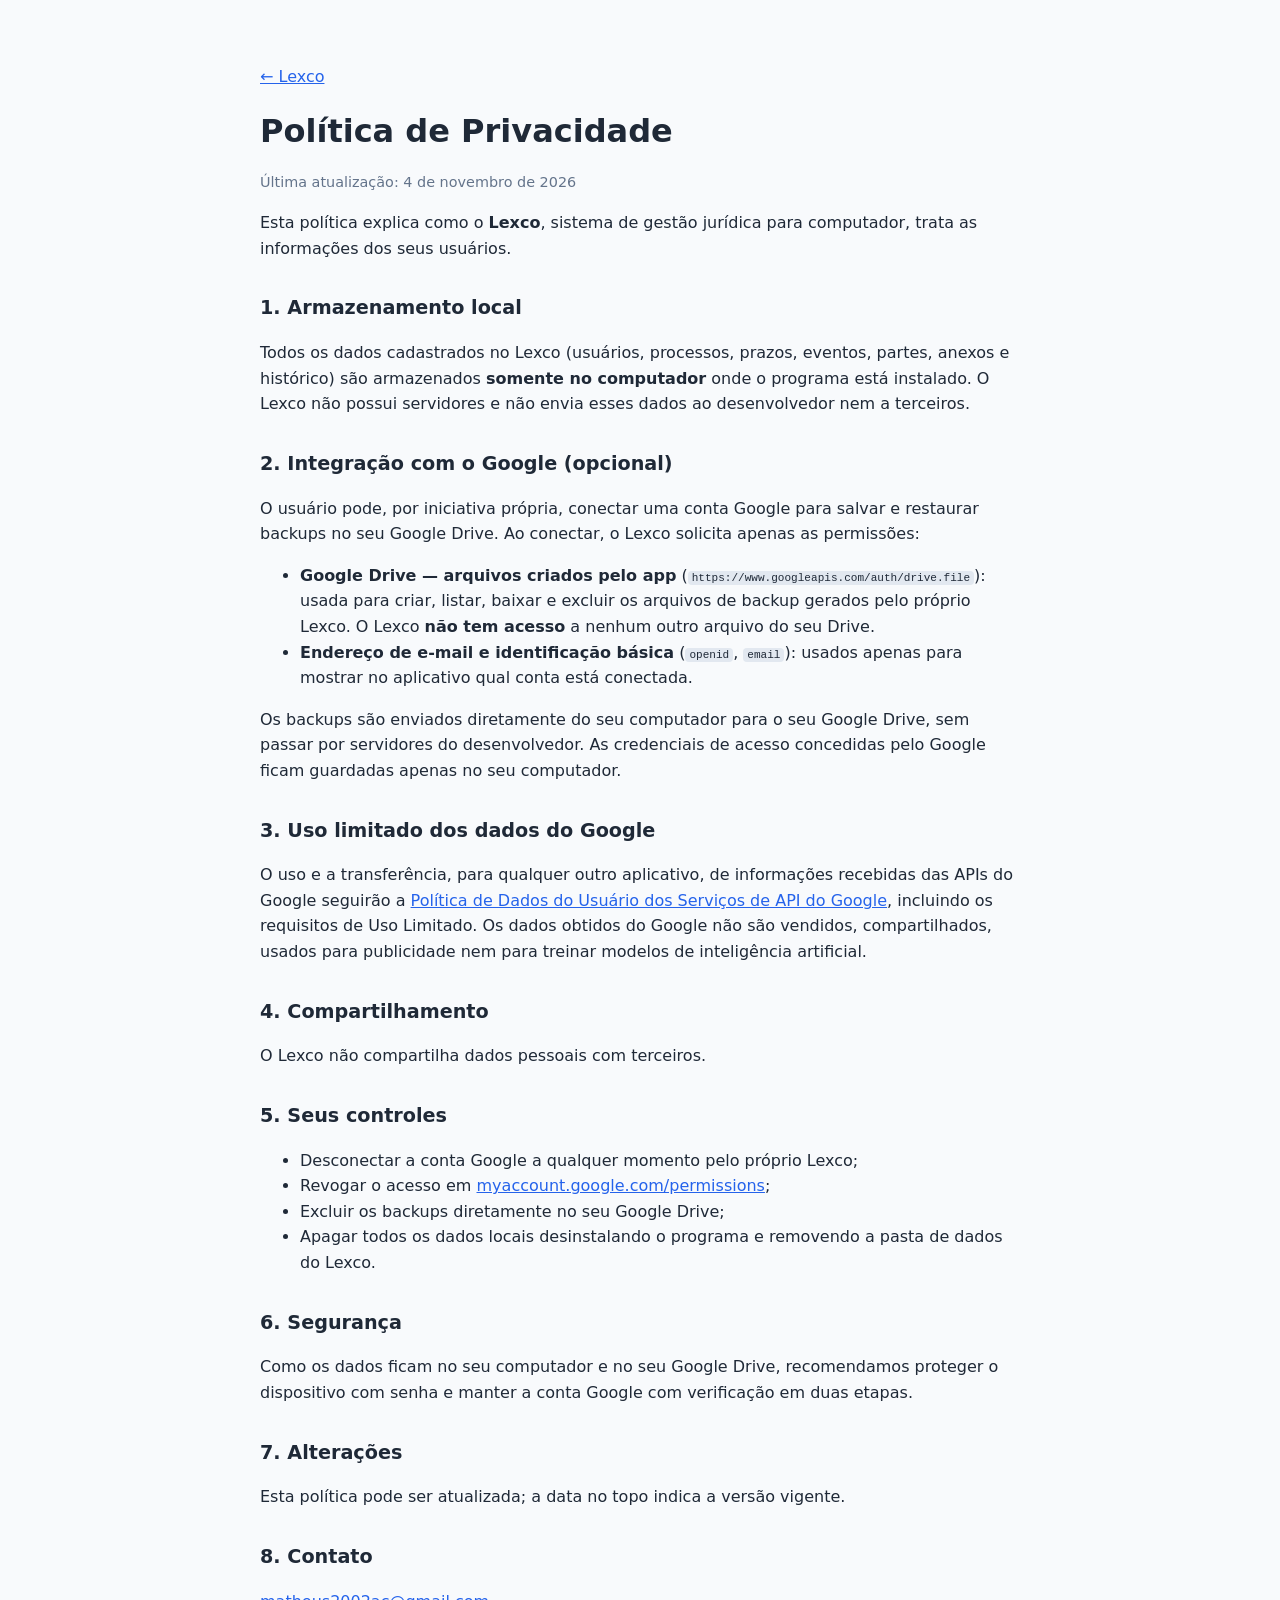
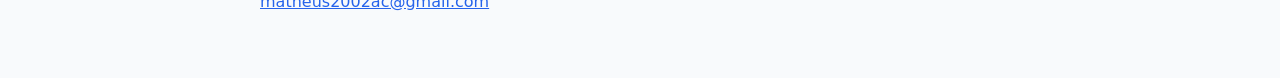
==== privacidade.html @ be7ef5c3 "Adiciona página inicial, política de privacidade e termos de uso do Lexco Páginas públicas exigidas " ====
<!doctype html>
<html lang="pt-BR">
<head>
  <meta charset="UTF-8" />
  <meta name="viewport" content="width=device-width, initial-scale=1.0" />
  <title>Política de Privacidade — Lexco</title>
  <link rel="stylesheet" href="style.css" />
</head>
<body>
  <main>
    <p><a href="index.html">← Lexco</a></p>
    <h1>Política de Privacidade</h1>
    <p class="muted">Última atualização: 4 de novembro de 2026</p>

    <p>
      Esta política explica como o <strong>Lexco</strong>, sistema de gestão jurídica para computador,
      trata as informações dos seus usuários.
    </p>

    <h2>1. Armazenamento local</h2>
    <p>
      Todos os dados cadastrados no Lexco (usuários, processos, prazos, eventos, partes, anexos e
      histórico) são armazenados <strong>somente no computador</strong> onde o programa está
      instalado. O Lexco não possui servidores e não envia esses dados ao desenvolvedor nem a
      terceiros.
    </p>

    <h2>2. Integração com o Google (opcional)</h2>
    <p>
      O usuário pode, por iniciativa própria, conectar uma conta Google para salvar e restaurar
      backups no seu Google Drive. Ao conectar, o Lexco solicita apenas as permissões:
    </p>
    <ul>
      <li>
        <strong>Google Drive — arquivos criados pelo app</strong>
        (<code>https://www.googleapis.com/auth/drive.file</code>): usada para criar, listar,
        baixar e excluir os arquivos de backup gerados pelo próprio Lexco. O Lexco
        <strong>não tem acesso</strong> a nenhum outro arquivo do seu Drive.
      </li>
      <li>
        <strong>Endereço de e-mail e identificação básica</strong> (<code>openid</code>,
        <code>email</code>): usados apenas para mostrar no aplicativo qual conta está conectada.
      </li>
    </ul>
    <p>
      Os backups são enviados diretamente do seu computador para o seu Google Drive, sem passar por
      servidores do desenvolvedor. As credenciais de acesso concedidas pelo Google ficam guardadas
      apenas no seu computador.
    </p>

    <h2>3. Uso limitado dos dados do Google</h2>
    <p>
      O uso e a transferência, para qualquer outro aplicativo, de informações recebidas das APIs do
      Google seguirão a
      <a href="https://developers.google.com/terms/api-services-user-data-policy" target="_blank" rel="noopener">Política de Dados do Usuário dos Serviços de API do Google</a>,
      incluindo os requisitos de Uso Limitado. Os dados obtidos do Google não são vendidos,
      compartilhados, usados para publicidade nem para treinar modelos de inteligência artificial.
    </p>

    <h2>4. Compartilhamento</h2>
    <p>O Lexco não compartilha dados pessoais com terceiros.</p>

    <h2>5. Seus controles</h2>
    <ul>
      <li>Desconectar a conta Google a qualquer momento pelo próprio Lexco;</li>
      <li>
        Revogar o acesso em
        <a href="https://myaccount.google.com/permissions" target="_blank" rel="noopener">myaccount.google.com/permissions</a>;
      </li>
      <li>Excluir os backups diretamente no seu Google Drive;</li>
      <li>Apagar todos os dados locais desinstalando o programa e removendo a pasta de dados do Lexco.</li>
    </ul>

    <h2>6. Segurança</h2>
    <p>
      Como os dados ficam no seu computador e no seu Google Drive, recomendamos proteger o
      dispositivo com senha e manter a conta Google com verificação em duas etapas.
    </p>

    <h2>7. Alterações</h2>
    <p>Esta política pode ser atualizada; a data no topo indica a versão vigente.</p>

    <h2>8. Contato</h2>
    <p><a href="mailto:matheus2002ac@gmail.com">matheus2002ac@gmail.com</a></p>
  </main>
</body>
</html>
---- style.css ----
:root { color-scheme: light dark; }
body {
  margin: 0;
  font-family: system-ui, -apple-system, "Segoe UI", Roboto, sans-serif;
  line-height: 1.6;
  color: #1f2937;
  background: #f8fafc;
}
main { max-width: 760px; margin: 0 auto; padding: 48px 24px; }
h1 { font-size: 2rem; margin: 0 0 8px; }
h2 { font-size: 1.2rem; margin-top: 32px; }
.lead { font-size: 1.15rem; color: #475569; }
.muted { color: #64748b; font-size: .9rem; }
a { color: #2563eb; }
code { font-size: .85em; background: #e2e8f0; padding: 1px 4px; border-radius: 4px; word-break: break-all; }
footer { text-align: center; padding: 24px; color: #64748b; font-size: .9rem; }
@media (prefers-color-scheme: dark) {
  body { color: #e5e7eb; background: #0f172a; }
  .lead { color: #cbd5e1; }
  code { background: #1e293b; }
  a { color: #60a5fa; }
}
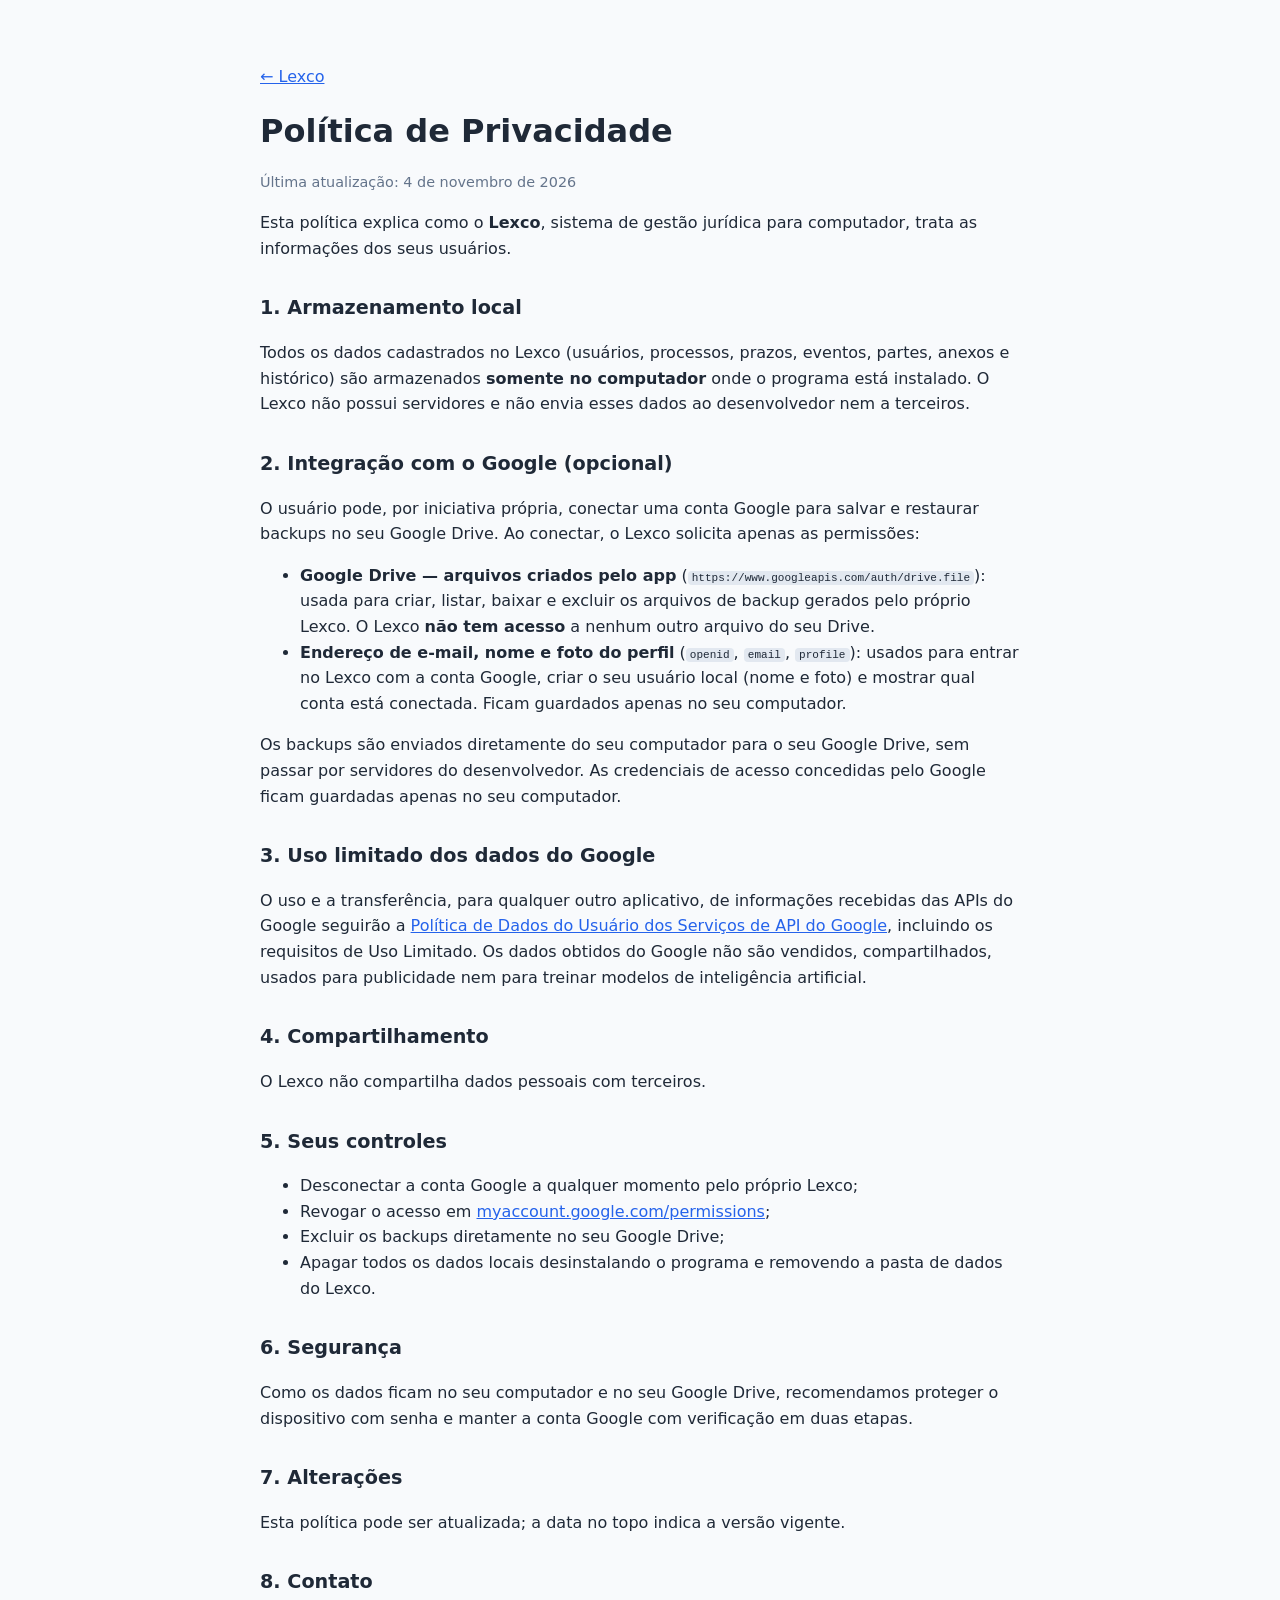
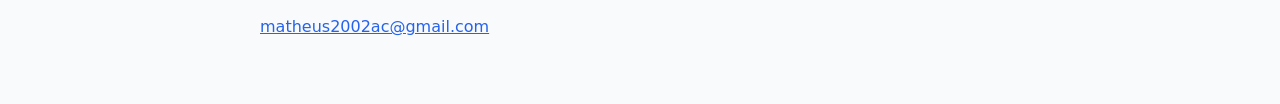
==== commit d780ff2f: "Política de privacidade: inclui nome e foto do perfil Google O app passou a usar o escopo profile no" ====
--- a/privacidade.html
+++ b/privacidade.html
@@ -38,8 +38,10 @@
         <strong>não tem acesso</strong> a nenhum outro arquivo do seu Drive.
       </li>
       <li>
-        <strong>Endereço de e-mail e identificação básica</strong> (<code>openid</code>,
-        <code>email</code>): usados apenas para mostrar no aplicativo qual conta está conectada.
+        <strong>Endereço de e-mail, nome e foto do perfil</strong> (<code>openid</code>,
+        <code>email</code>, <code>profile</code>): usados para entrar no Lexco com a conta Google,
+        criar o seu usuário local (nome e foto) e mostrar qual conta está conectada. Ficam guardados
+        apenas no seu computador.
       </li>
     </ul>
     <p>
